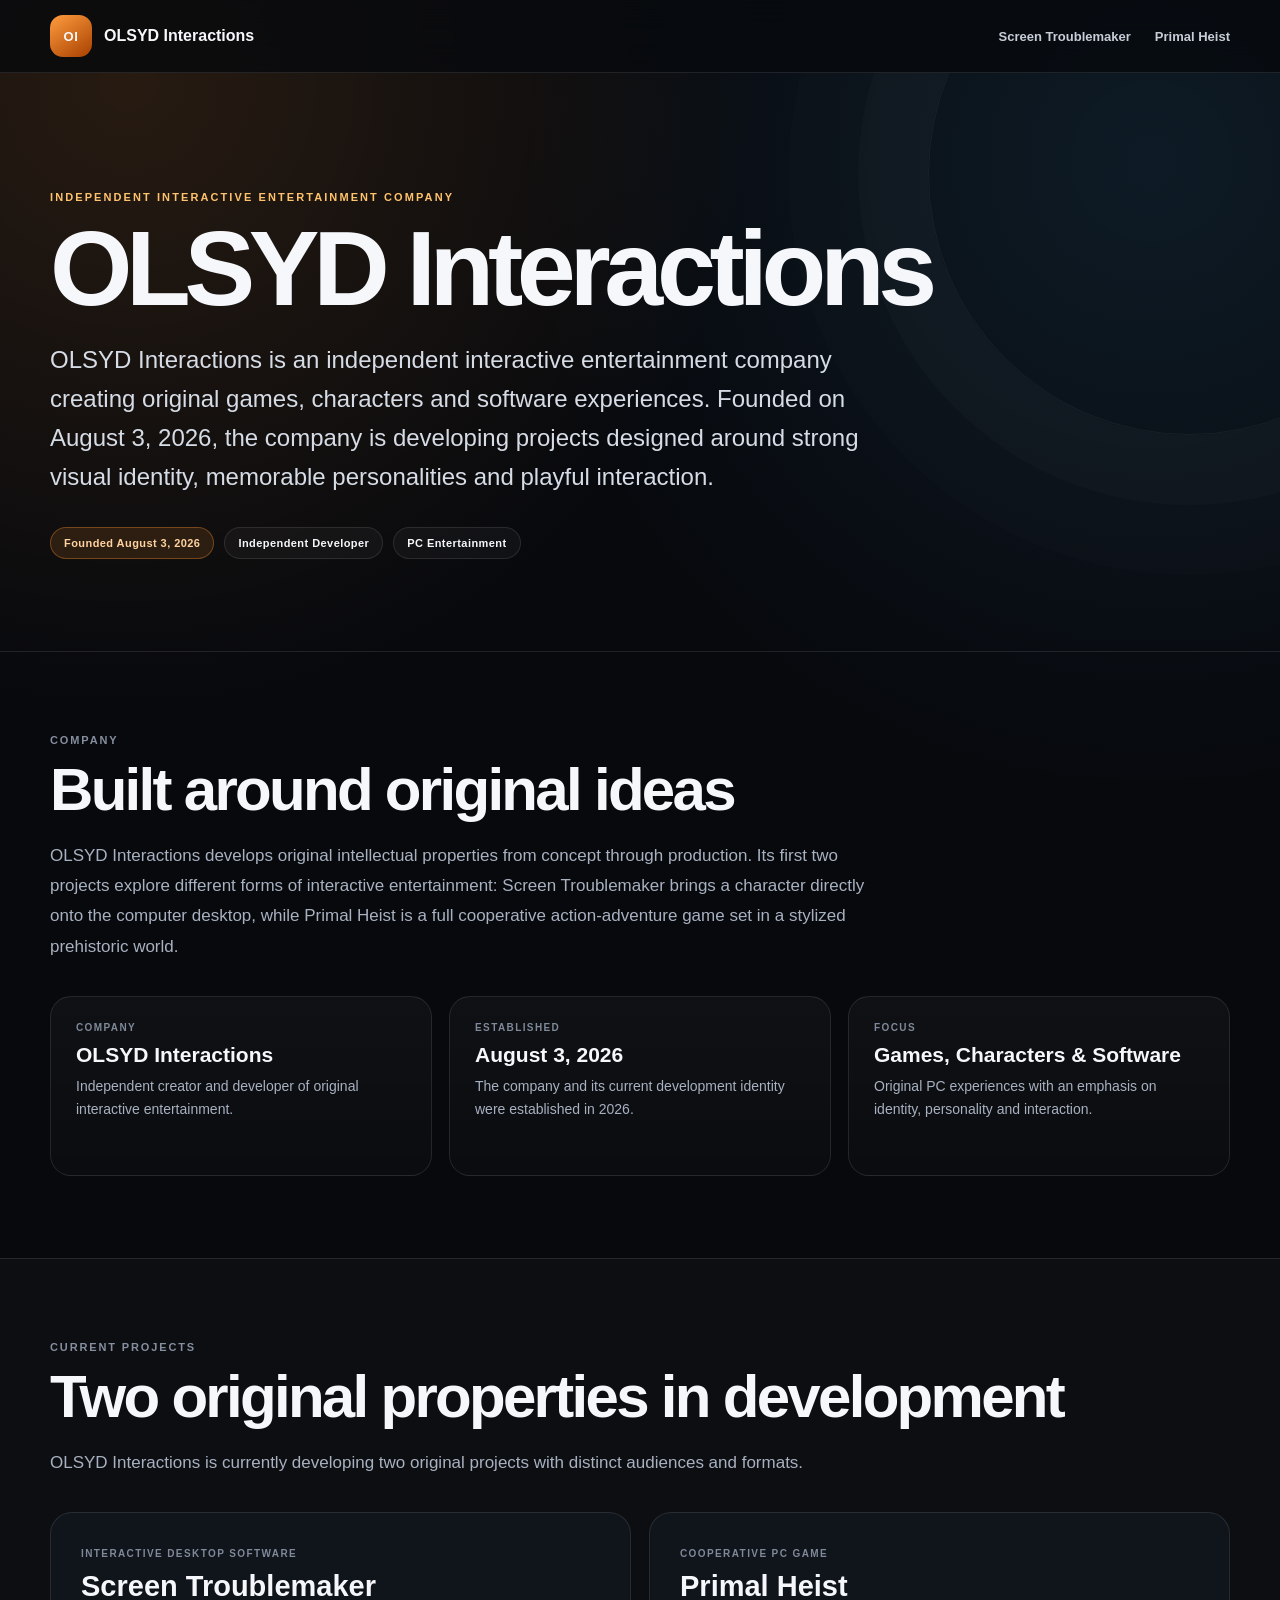
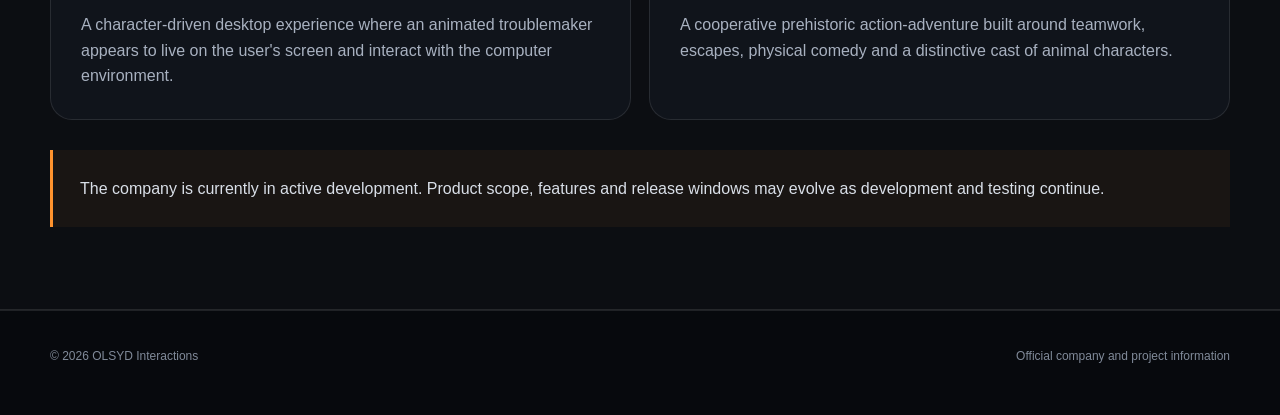
==== index.html @ d0a96ae6 "Initial public project pages" ====
<!doctype html><html lang="en" class=""><head>
<meta charset="utf-8"><meta name="viewport" content="width=device-width,initial-scale=1">
<title>OLSYD Interactions — Games & Interactive Entertainment</title>
<meta name="description" content="OLSYD Interactions is an independent interactive entertainment company founded in 2026, developing Screen Troublemaker and Primal Heist.">
<meta name="robots" content="index,follow,max-image-preview:large">
<link rel="canonical" href="https://AleksandrSyd.github.io/olsyd-projects/">
<meta property="og:type" content="website"><meta property="og:title" content="OLSYD Interactions — Games & Interactive Entertainment">
<meta property="og:description" content="OLSYD Interactions is an independent interactive entertainment company founded in 2026, developing Screen Troublemaker and Primal Heist."><meta property="og:url" content="https://AleksandrSyd.github.io/olsyd-projects/">
<link rel="stylesheet" href="style.css">
<script type="application/ld+json">{"@context": "https://schema.org", "@type": "Organization", "name": "OLSYD Interactions", "url": "https://AleksandrSyd.github.io/olsyd-projects/", "foundingDate": "2026-08-03", "description": "Independent interactive entertainment company developing original games and character-driven software, including Screen Troublemaker and Primal Heist."}</script>
</head><body><header><div class="container nav">
<a class="brand" href="index.html"><span class="brandmark">OI</span><span>OLSYD Interactions</span></a>
<nav class="links"><a href="screen-troublemaker.html">Screen Troublemaker</a><a href="primal-heist.html">Primal Heist</a></nav>
</div></header><main>
<section class="hero"><div class="container">
<div class="eyebrow">Independent Interactive Entertainment Company</div>
<h1>OLSYD Interactions</h1>
<p>OLSYD Interactions is an independent interactive entertainment company creating original games, characters and software experiences. Founded on August 3, 2026, the company is developing projects designed around strong visual identity, memorable personalities and playful interaction.</p>
<div class="hero-meta"><span class="pill primary">Founded August 3, 2026</span><span class="pill">Independent Developer</span><span class="pill">PC Entertainment</span></div>
</div></section>

<section class="section"><div class="container">
<div class="kicker">Company</div><h2>Built around original ideas</h2>
<p class="intro">OLSYD Interactions develops original intellectual properties from concept through production. Its first two projects explore different forms of interactive entertainment: Screen Troublemaker brings a character directly onto the computer desktop, while Primal Heist is a full cooperative action-adventure game set in a stylized prehistoric world.</p>
<div class="cards">
<div class="card"><div class="card-label">Company</div><h3>OLSYD Interactions</h3><p>Independent creator and developer of original interactive entertainment.</p></div>
<div class="card"><div class="card-label">Established</div><h3>August 3, 2026</h3><p>The company and its current development identity were established in 2026.</p></div>
<div class="card"><div class="card-label">Focus</div><h3>Games, Characters & Software</h3><p>Original PC experiences with an emphasis on identity, personality and interaction.</p></div>
</div></section>

<section class="section alt"><div class="container">
<div class="kicker">Current Projects</div><h2>Two original properties in development</h2>
<p class="intro">OLSYD Interactions is currently developing two original projects with distinct audiences and formats.</p>
<div class="project-links">
<a class="project" href="screen-troublemaker.html"><small>Interactive Desktop Software</small><h3>Screen Troublemaker</h3><p>A character-driven desktop experience where an animated troublemaker appears to live on the user's screen and interact with the computer environment.</p></a>
<a class="project" href="primal-heist.html"><small>Cooperative PC Game</small><h3>Primal Heist</h3><p>A cooperative prehistoric action-adventure built around teamwork, escapes, physical comedy and a distinctive cast of animal characters.</p></a>
</div>
<div class="statement">The company is currently in active development. Product scope, features and release windows may evolve as development and testing continue.</div>
</div></section>
</main><footer class="footer"><div class="container footer-row"><span>© 2026 OLSYD Interactions</span><span>Official company and project information</span></div></footer></body></html>
---- style.css ----
:root{
  --bg:#07090d; --panel:#10141b; --panel2:#151a23; --text:#f5f7fb; --muted:#a8b1c0;
  --line:rgba(255,255,255,.10); --warm:#ff932e; --warm2:#ffc36d; --blue:#47b8ff; --blue2:#90e3ff;
  --max:1180px;
}
*{box-sizing:border-box} html{scroll-behavior:smooth}
body{margin:0;background:
radial-gradient(circle at 10% 4%,rgba(255,147,46,.13),transparent 28%),
radial-gradient(circle at 90% 8%,rgba(71,184,255,.10),transparent 29%),
#07090d;color:var(--text);font-family:Inter,Segoe UI,Arial,sans-serif}
a{color:inherit;text-decoration:none}.container{width:min(calc(100% - 40px),var(--max));margin:auto}
header{position:sticky;top:0;z-index:20;background:rgba(7,9,13,.78);backdrop-filter:blur(16px);
border-bottom:1px solid var(--line)}
.nav{min-height:72px;display:flex;align-items:center;justify-content:space-between;gap:24px}
.brand{display:flex;align-items:center;gap:12px;font-weight:900}.brandmark{width:42px;height:42px;border-radius:13px;
display:grid;place-items:center;background:linear-gradient(145deg,#ff9d3f,#a74000);font-size:13px;letter-spacing:.05em}
.links{display:flex;gap:24px;color:#c8ced8;font-size:13px;font-weight:750}.links a:hover{color:#fff}
.hero{padding:118px 0 92px;border-bottom:1px solid var(--line);position:relative;overflow:hidden}
.hero:after{content:"";position:absolute;width:520px;height:520px;border:1px solid rgba(255,255,255,.05);border-radius:50%;
right:-170px;top:-160px;box-shadow:0 0 0 70px rgba(255,255,255,.014),0 0 0 140px rgba(255,255,255,.008)}
.hero .container{position:relative;z-index:2}.eyebrow{font-size:11px;letter-spacing:.19em;text-transform:uppercase;font-weight:900;color:var(--warm2)}
.blue .eyebrow{color:var(--blue2)}
h1{font-size:clamp(54px,8.8vw,106px);line-height:.9;letter-spacing:-.06em;margin:18px 0 25px;max-width:1020px}
.hero p{max-width:850px;font-size:clamp(18px,2.2vw,24px);line-height:1.62;color:#d6dce6;margin:0}
.hero-meta{display:flex;gap:10px;flex-wrap:wrap;margin-top:30px}.pill{border:1px solid var(--line);background:rgba(255,255,255,.035);
border-radius:999px;padding:9px 13px;font-size:11px;font-weight:850;letter-spacing:.04em}
.pill.primary{background:rgba(255,147,46,.12);border-color:rgba(255,147,46,.35);color:#ffd39f}
.blue .pill.primary{background:rgba(71,184,255,.11);border-color:rgba(71,184,255,.36);color:#bfeaff}
.section{padding:82px 0}.section.alt{background:rgba(255,255,255,.018);border-block:1px solid var(--line)}
.kicker{font-size:11px;letter-spacing:.17em;text-transform:uppercase;font-weight:900;color:#858f9f}
h2{font-size:clamp(36px,5vw,60px);letter-spacing:-.045em;margin:9px 0 16px}.intro{max-width:820px;color:var(--muted);font-size:17px;line-height:1.78}
.cards{display:grid;grid-template-columns:repeat(3,1fr);gap:17px;margin-top:34px}.card{border:1px solid var(--line);border-radius:21px;
background:linear-gradient(180deg,rgba(255,255,255,.035),rgba(255,255,255,.015));padding:25px;min-height:180px}
.card-label{font-size:10px;text-transform:uppercase;letter-spacing:.14em;color:#7f8999;font-weight:900}.card h3{font-size:21px;margin:10px 0 8px}.card p{margin:0;color:var(--muted);line-height:1.62;font-size:14px}
.two{display:grid;grid-template-columns:1fr 1fr;gap:18px;margin-top:34px}.feature{padding:28px;border:1px solid var(--line);border-radius:21px;background:#10141b}
.feature h3{margin:0 0 10px;font-size:22px}.feature p{margin:0;color:var(--muted);line-height:1.68}
.statement{margin-top:30px;padding:25px 27px;border-left:3px solid var(--warm);background:rgba(255,147,46,.055);
color:#d9dfe8;line-height:1.72}.blue .statement{border-color:var(--blue);background:rgba(71,184,255,.055)}
.project-links{display:grid;grid-template-columns:1fr 1fr;gap:18px;margin-top:34px}.project{display:block;padding:30px;border:1px solid var(--line);
border-radius:22px;background:#10141b;transition:.2s}.project:hover{transform:translateY(-3px);border-color:rgba(255,255,255,.22)}
.project small{text-transform:uppercase;letter-spacing:.14em;color:#7f8999;font-size:10px;font-weight:900}.project h3{font-size:29px;margin:9px 0 9px}
.project p{margin:0;color:var(--muted);line-height:1.6}.footer{padding:38px 0 52px;border-top:1px solid var(--line);font-size:12px;color:#808a99}
.footer-row{display:flex;justify-content:space-between;gap:20px;flex-wrap:wrap}
@media(max-width:820px){.links{display:none}.cards{grid-template-columns:1fr}.two,.project-links{grid-template-columns:1fr}.hero{padding:96px 0 72px}}
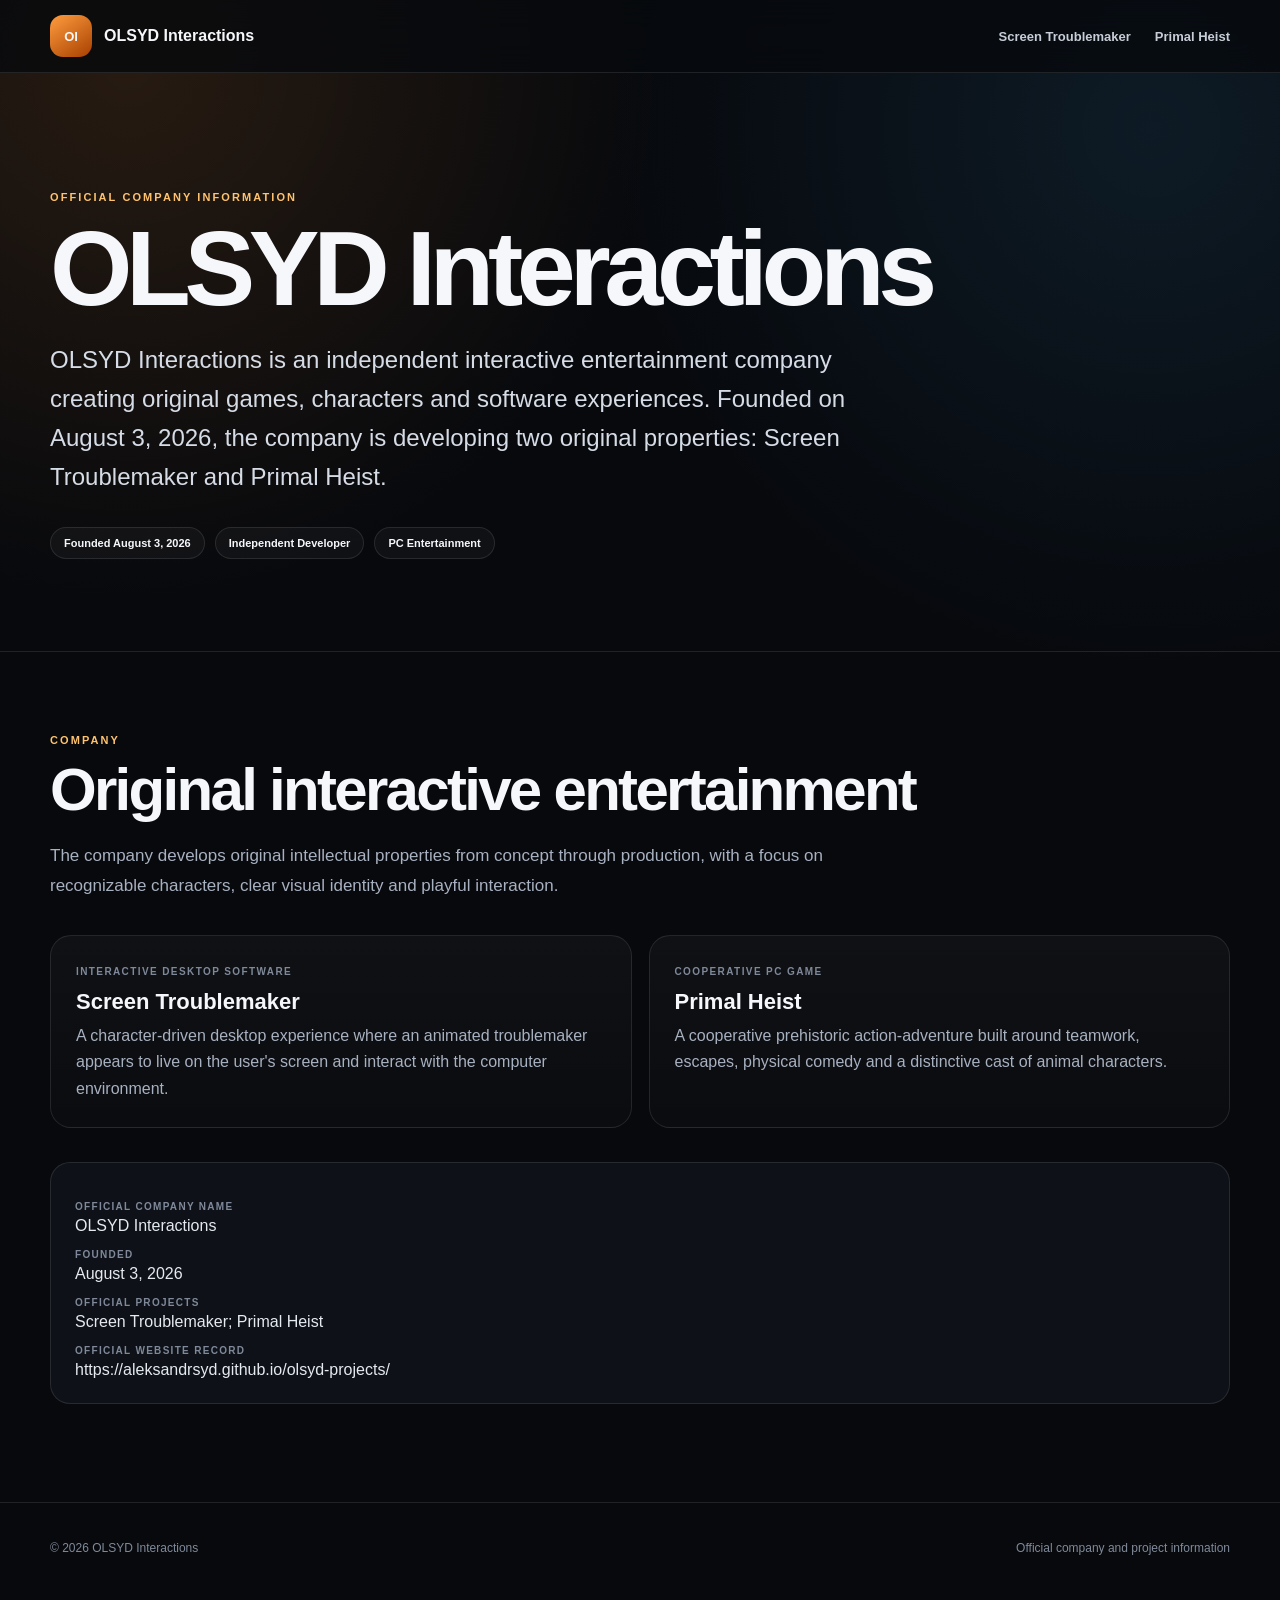
==== commit 9cfa9c6e: "Add files via upload" ====
--- a/index.html
+++ b/index.html
@@ -1,40 +1,27 @@
 <!doctype html><html lang="en" class=""><head>
 <meta charset="utf-8"><meta name="viewport" content="width=device-width,initial-scale=1">
-<title>OLSYD Interactions — Games & Interactive Entertainment</title>
-<meta name="description" content="OLSYD Interactions is an independent interactive entertainment company founded in 2026, developing Screen Troublemaker and Primal Heist.">
-<meta name="robots" content="index,follow,max-image-preview:large">
-<link rel="canonical" href="https://AleksandrSyd.github.io/olsyd-projects/">
-<meta property="og:type" content="website"><meta property="og:title" content="OLSYD Interactions — Games & Interactive Entertainment">
-<meta property="og:description" content="OLSYD Interactions is an independent interactive entertainment company founded in 2026, developing Screen Troublemaker and Primal Heist."><meta property="og:url" content="https://AleksandrSyd.github.io/olsyd-projects/">
+<title>OLSYD Interactions — Games &amp; Interactive Entertainment</title>
+<meta name="description" content="Official information about OLSYD Interactions, Screen Troublemaker and Primal Heist.">
+<meta name="robots" content="index,follow,max-image-preview:large,max-snippet:-1,max-video-preview:-1">
+<meta name="googlebot" content="index,follow,max-image-preview:large,max-snippet:-1">
+<meta name="bingbot" content="index,follow">
+<meta name="author" content="OLSYD Interactions">
+<meta name="theme-color" content="#07090d">
+<link rel="canonical" href="https://aleksandrsyd.github.io/olsyd-projects/">
+<link rel="alternate" type="application/atom+xml" title="OLSYD Interactions Updates" href="https://aleksandrsyd.github.io/olsyd-projects/feed.xml">
+<meta property="og:type" content="website"><meta property="og:site_name" content="OLSYD Interactions">
+<meta property="og:title" content="OLSYD Interactions — Games &amp; Interactive Entertainment"><meta property="og:description" content="Official information about OLSYD Interactions, Screen Troublemaker and Primal Heist."><meta property="og:url" content="https://aleksandrsyd.github.io/olsyd-projects/">
+<meta name="twitter:card" content="summary"><meta name="twitter:title" content="OLSYD Interactions — Games &amp; Interactive Entertainment"><meta name="twitter:description" content="Official information about OLSYD Interactions, Screen Troublemaker and Primal Heist.">
 <link rel="stylesheet" href="style.css">
-<script type="application/ld+json">{"@context": "https://schema.org", "@type": "Organization", "name": "OLSYD Interactions", "url": "https://AleksandrSyd.github.io/olsyd-projects/", "foundingDate": "2026-08-03", "description": "Independent interactive entertainment company developing original games and character-driven software, including Screen Troublemaker and Primal Heist."}</script>
-</head><body><header><div class="container nav">
-<a class="brand" href="index.html"><span class="brandmark">OI</span><span>OLSYD Interactions</span></a>
-<nav class="links"><a href="screen-troublemaker.html">Screen Troublemaker</a><a href="primal-heist.html">Primal Heist</a></nav>
-</div></header><main>
-<section class="hero"><div class="container">
-<div class="eyebrow">Independent Interactive Entertainment Company</div>
-<h1>OLSYD Interactions</h1>
-<p>OLSYD Interactions is an independent interactive entertainment company creating original games, characters and software experiences. Founded on August 3, 2026, the company is developing projects designed around strong visual identity, memorable personalities and playful interaction.</p>
-<div class="hero-meta"><span class="pill primary">Founded August 3, 2026</span><span class="pill">Independent Developer</span><span class="pill">PC Entertainment</span></div>
-</div></section>
-
-<section class="section"><div class="container">
-<div class="kicker">Company</div><h2>Built around original ideas</h2>
-<p class="intro">OLSYD Interactions develops original intellectual properties from concept through production. Its first two projects explore different forms of interactive entertainment: Screen Troublemaker brings a character directly onto the computer desktop, while Primal Heist is a full cooperative action-adventure game set in a stylized prehistoric world.</p>
-<div class="cards">
-<div class="card"><div class="card-label">Company</div><h3>OLSYD Interactions</h3><p>Independent creator and developer of original interactive entertainment.</p></div>
-<div class="card"><div class="card-label">Established</div><h3>August 3, 2026</h3><p>The company and its current development identity were established in 2026.</p></div>
-<div class="card"><div class="card-label">Focus</div><h3>Games, Characters & Software</h3><p>Original PC experiences with an emphasis on identity, personality and interaction.</p></div>
-</div></section>
-
-<section class="section alt"><div class="container">
-<div class="kicker">Current Projects</div><h2>Two original properties in development</h2>
-<p class="intro">OLSYD Interactions is currently developing two original projects with distinct audiences and formats.</p>
-<div class="project-links">
-<a class="project" href="screen-troublemaker.html"><small>Interactive Desktop Software</small><h3>Screen Troublemaker</h3><p>A character-driven desktop experience where an animated troublemaker appears to live on the user's screen and interact with the computer environment.</p></a>
-<a class="project" href="primal-heist.html"><small>Cooperative PC Game</small><h3>Primal Heist</h3><p>A cooperative prehistoric action-adventure built around teamwork, escapes, physical comedy and a distinctive cast of animal characters.</p></a>
-</div>
-<div class="statement">The company is currently in active development. Product scope, features and release windows may evolve as development and testing continue.</div>
-</div></section>
-</main><footer class="footer"><div class="container footer-row"><span>© 2026 OLSYD Interactions</span><span>Official company and project information</span></div></footer></body></html>+<script type="application/ld+json">{"@context": "https://schema.org", "@graph": [{"@type": "Organization", "@id": "https://aleksandrsyd.github.io/olsyd-projects/#organization", "name": "OLSYD Interactions", "url": "https://aleksandrsyd.github.io/olsyd-projects/", "foundingDate": "2026-08-03", "description": "Independent interactive entertainment company creating original games, characters and software experiences."}, {"@type": "WebSite", "@id": "https://aleksandrsyd.github.io/olsyd-projects/#website", "url": "https://aleksandrsyd.github.io/olsyd-projects/", "name": "OLSYD Interactions", "publisher": {"@id": "https://aleksandrsyd.github.io/olsyd-projects/#organization"}, "inLanguage": "en"}, {"@type": "WebPage", "@id": "https://aleksandrsyd.github.io/olsyd-projects/#webpage", "url": "https://aleksandrsyd.github.io/olsyd-projects/", "name": "OLSYD Interactions", "isPartOf": {"@id": "https://aleksandrsyd.github.io/olsyd-projects/#website"}, "about": {"@id": "https://aleksandrsyd.github.io/olsyd-projects/#organization"}, "dateCreated": "2026-08-03", "inLanguage": "en"}]}</script>
+</head><body><header><div class="container nav"><a class="brand" href="https://aleksandrsyd.github.io/olsyd-projects/"><span class="brandmark">OI</span><span>OLSYD Interactions</span></a>
+<nav class="links"><a href="https://aleksandrsyd.github.io/olsyd-projects/screen-troublemaker.html">Screen Troublemaker</a><a href="https://aleksandrsyd.github.io/olsyd-projects/primal-heist.html">Primal Heist</a></nav></div></header><main><section class="hero"><div class="container">
+<div class="eyebrow">Official Company Information</div><h1>OLSYD Interactions</h1>
+<p>OLSYD Interactions is an independent interactive entertainment company creating original games, characters and software experiences. Founded on August 3, 2026, the company is developing two original properties: Screen Troublemaker and Primal Heist.</p>
+<div class="pills"><span class="pill">Founded August 3, 2026</span><span class="pill">Independent Developer</span><span class="pill">PC Entertainment</span></div>
+</div></section><section class="section"><div class="container"><div class="kicker">Company</div><h2>Original interactive entertainment</h2>
+<p class="intro">The company develops original intellectual properties from concept through production, with a focus on recognizable characters, clear visual identity and playful interaction.</p>
+<div class="project-links"><a class="project" href="https://aleksandrsyd.github.io/olsyd-projects/screen-troublemaker.html"><small>Interactive Desktop Software</small><h3>Screen Troublemaker</h3><p>A character-driven desktop experience where an animated troublemaker appears to live on the user's screen and interact with the computer environment.</p></a>
+<a class="project" href="https://aleksandrsyd.github.io/olsyd-projects/primal-heist.html"><small>Cooperative PC Game</small><h3>Primal Heist</h3><p>A cooperative prehistoric action-adventure built around teamwork, escapes, physical comedy and a distinctive cast of animal characters.</p></a></div>
+<dl class="facts"><dt>Official company name</dt><dd>OLSYD Interactions</dd><dt>Founded</dt><dd>August 3, 2026</dd><dt>Official projects</dt><dd>Screen Troublemaker; Primal Heist</dd><dt>Official website record</dt><dd>https://aleksandrsyd.github.io/olsyd-projects/</dd></dl>
+</div></section></main><footer class="footer"><div class="container footer-row"><span>© 2026 OLSYD Interactions</span><span>Official company and project information</span></div></footer></body></html>
--- a/style.css
+++ b/style.css
@@ -1,45 +1,26 @@
 
 :root{
-  --bg:#07090d; --panel:#10141b; --panel2:#151a23; --text:#f5f7fb; --muted:#a8b1c0;
-  --line:rgba(255,255,255,.10); --warm:#ff932e; --warm2:#ffc36d; --blue:#47b8ff; --blue2:#90e3ff;
-  --max:1180px;
+  --bg:#07090d;--panel:#10141b;--text:#f5f7fb;--muted:#a8b1c0;
+  --line:rgba(255,255,255,.10);--warm:#ff932e;--warm2:#ffc36d;--blue:#47b8ff;--blue2:#90e3ff;--max:1180px
 }
-*{box-sizing:border-box} html{scroll-behavior:smooth}
-body{margin:0;background:
+*{box-sizing:border-box}html{scroll-behavior:smooth}body{margin:0;background:
 radial-gradient(circle at 10% 4%,rgba(255,147,46,.13),transparent 28%),
-radial-gradient(circle at 90% 8%,rgba(71,184,255,.10),transparent 29%),
-#07090d;color:var(--text);font-family:Inter,Segoe UI,Arial,sans-serif}
-a{color:inherit;text-decoration:none}.container{width:min(calc(100% - 40px),var(--max));margin:auto}
-header{position:sticky;top:0;z-index:20;background:rgba(7,9,13,.78);backdrop-filter:blur(16px);
-border-bottom:1px solid var(--line)}
-.nav{min-height:72px;display:flex;align-items:center;justify-content:space-between;gap:24px}
-.brand{display:flex;align-items:center;gap:12px;font-weight:900}.brandmark{width:42px;height:42px;border-radius:13px;
-display:grid;place-items:center;background:linear-gradient(145deg,#ff9d3f,#a74000);font-size:13px;letter-spacing:.05em}
-.links{display:flex;gap:24px;color:#c8ced8;font-size:13px;font-weight:750}.links a:hover{color:#fff}
-.hero{padding:118px 0 92px;border-bottom:1px solid var(--line);position:relative;overflow:hidden}
-.hero:after{content:"";position:absolute;width:520px;height:520px;border:1px solid rgba(255,255,255,.05);border-radius:50%;
-right:-170px;top:-160px;box-shadow:0 0 0 70px rgba(255,255,255,.014),0 0 0 140px rgba(255,255,255,.008)}
-.hero .container{position:relative;z-index:2}.eyebrow{font-size:11px;letter-spacing:.19em;text-transform:uppercase;font-weight:900;color:var(--warm2)}
-.blue .eyebrow{color:var(--blue2)}
+radial-gradient(circle at 90% 8%,rgba(71,184,255,.10),transparent 29%),#07090d;color:var(--text);
+font-family:Inter,Segoe UI,Arial,sans-serif}a{color:inherit;text-decoration:none}.container{width:min(calc(100% - 40px),var(--max));margin:auto}
+header{position:sticky;top:0;z-index:20;background:rgba(7,9,13,.78);backdrop-filter:blur(16px);border-bottom:1px solid var(--line)}
+.nav{min-height:72px;display:flex;align-items:center;justify-content:space-between;gap:24px}.brand{display:flex;align-items:center;gap:12px;font-weight:900}
+.brandmark{width:42px;height:42px;border-radius:13px;display:grid;place-items:center;background:linear-gradient(145deg,#ff9d3f,#a74000);font-size:13px}
+.links{display:flex;gap:24px;color:#c8ced8;font-size:13px;font-weight:750}.hero{padding:118px 0 92px;border-bottom:1px solid var(--line)}
+.eyebrow,.kicker{font-size:11px;letter-spacing:.19em;text-transform:uppercase;font-weight:900;color:var(--warm2)}.blue .eyebrow,.blue .kicker{color:var(--blue2)}
 h1{font-size:clamp(54px,8.8vw,106px);line-height:.9;letter-spacing:-.06em;margin:18px 0 25px;max-width:1020px}
-.hero p{max-width:850px;font-size:clamp(18px,2.2vw,24px);line-height:1.62;color:#d6dce6;margin:0}
-.hero-meta{display:flex;gap:10px;flex-wrap:wrap;margin-top:30px}.pill{border:1px solid var(--line);background:rgba(255,255,255,.035);
-border-radius:999px;padding:9px 13px;font-size:11px;font-weight:850;letter-spacing:.04em}
-.pill.primary{background:rgba(255,147,46,.12);border-color:rgba(255,147,46,.35);color:#ffd39f}
-.blue .pill.primary{background:rgba(71,184,255,.11);border-color:rgba(71,184,255,.36);color:#bfeaff}
+.hero p{max-width:850px;font-size:clamp(18px,2.2vw,24px);line-height:1.62;color:#d6dce6}.pills{display:flex;gap:10px;flex-wrap:wrap;margin-top:30px}
+.pill{border:1px solid var(--line);background:rgba(255,255,255,.035);border-radius:999px;padding:9px 13px;font-size:11px;font-weight:850}
 .section{padding:82px 0}.section.alt{background:rgba(255,255,255,.018);border-block:1px solid var(--line)}
-.kicker{font-size:11px;letter-spacing:.17em;text-transform:uppercase;font-weight:900;color:#858f9f}
 h2{font-size:clamp(36px,5vw,60px);letter-spacing:-.045em;margin:9px 0 16px}.intro{max-width:820px;color:var(--muted);font-size:17px;line-height:1.78}
-.cards{display:grid;grid-template-columns:repeat(3,1fr);gap:17px;margin-top:34px}.card{border:1px solid var(--line);border-radius:21px;
-background:linear-gradient(180deg,rgba(255,255,255,.035),rgba(255,255,255,.015));padding:25px;min-height:180px}
-.card-label{font-size:10px;text-transform:uppercase;letter-spacing:.14em;color:#7f8999;font-weight:900}.card h3{font-size:21px;margin:10px 0 8px}.card p{margin:0;color:var(--muted);line-height:1.62;font-size:14px}
-.two{display:grid;grid-template-columns:1fr 1fr;gap:18px;margin-top:34px}.feature{padding:28px;border:1px solid var(--line);border-radius:21px;background:#10141b}
-.feature h3{margin:0 0 10px;font-size:22px}.feature p{margin:0;color:var(--muted);line-height:1.68}
-.statement{margin-top:30px;padding:25px 27px;border-left:3px solid var(--warm);background:rgba(255,147,46,.055);
-color:#d9dfe8;line-height:1.72}.blue .statement{border-color:var(--blue);background:rgba(71,184,255,.055)}
-.project-links{display:grid;grid-template-columns:1fr 1fr;gap:18px;margin-top:34px}.project{display:block;padding:30px;border:1px solid var(--line);
-border-radius:22px;background:#10141b;transition:.2s}.project:hover{transform:translateY(-3px);border-color:rgba(255,255,255,.22)}
-.project small{text-transform:uppercase;letter-spacing:.14em;color:#7f8999;font-size:10px;font-weight:900}.project h3{font-size:29px;margin:9px 0 9px}
-.project p{margin:0;color:var(--muted);line-height:1.6}.footer{padding:38px 0 52px;border-top:1px solid var(--line);font-size:12px;color:#808a99}
-.footer-row{display:flex;justify-content:space-between;gap:20px;flex-wrap:wrap}
-@media(max-width:820px){.links{display:none}.cards{grid-template-columns:1fr}.two,.project-links{grid-template-columns:1fr}.hero{padding:96px 0 72px}}
+.cards,.project-links{display:grid;grid-template-columns:repeat(3,1fr);gap:17px;margin-top:34px}.project-links{grid-template-columns:1fr 1fr}
+.card,.project{border:1px solid var(--line);border-radius:21px;background:linear-gradient(180deg,rgba(255,255,255,.035),rgba(255,255,255,.015));padding:25px}
+.card small,.project small{font-size:10px;text-transform:uppercase;letter-spacing:.14em;color:#7f8999;font-weight:900}.card h3,.project h3{font-size:22px;margin:10px 0 8px}
+.card p,.project p{margin:0;color:var(--muted);line-height:1.63}.facts{margin-top:34px;padding:24px;border:1px solid var(--line);border-radius:20px;background:#0e1218}
+.facts dt{color:#7f8999;font-size:10px;text-transform:uppercase;letter-spacing:.13em;font-weight:900;margin-top:14px}.facts dd{margin:5px 0 0;color:#e5e9f0}
+.footer{padding:38px 0 52px;border-top:1px solid var(--line);font-size:12px;color:#808a99}.footer-row{display:flex;justify-content:space-between;gap:20px;flex-wrap:wrap}
+@media(max-width:820px){.links{display:none}.cards,.project-links{grid-template-columns:1fr}.hero{padding:96px 0 72px}}
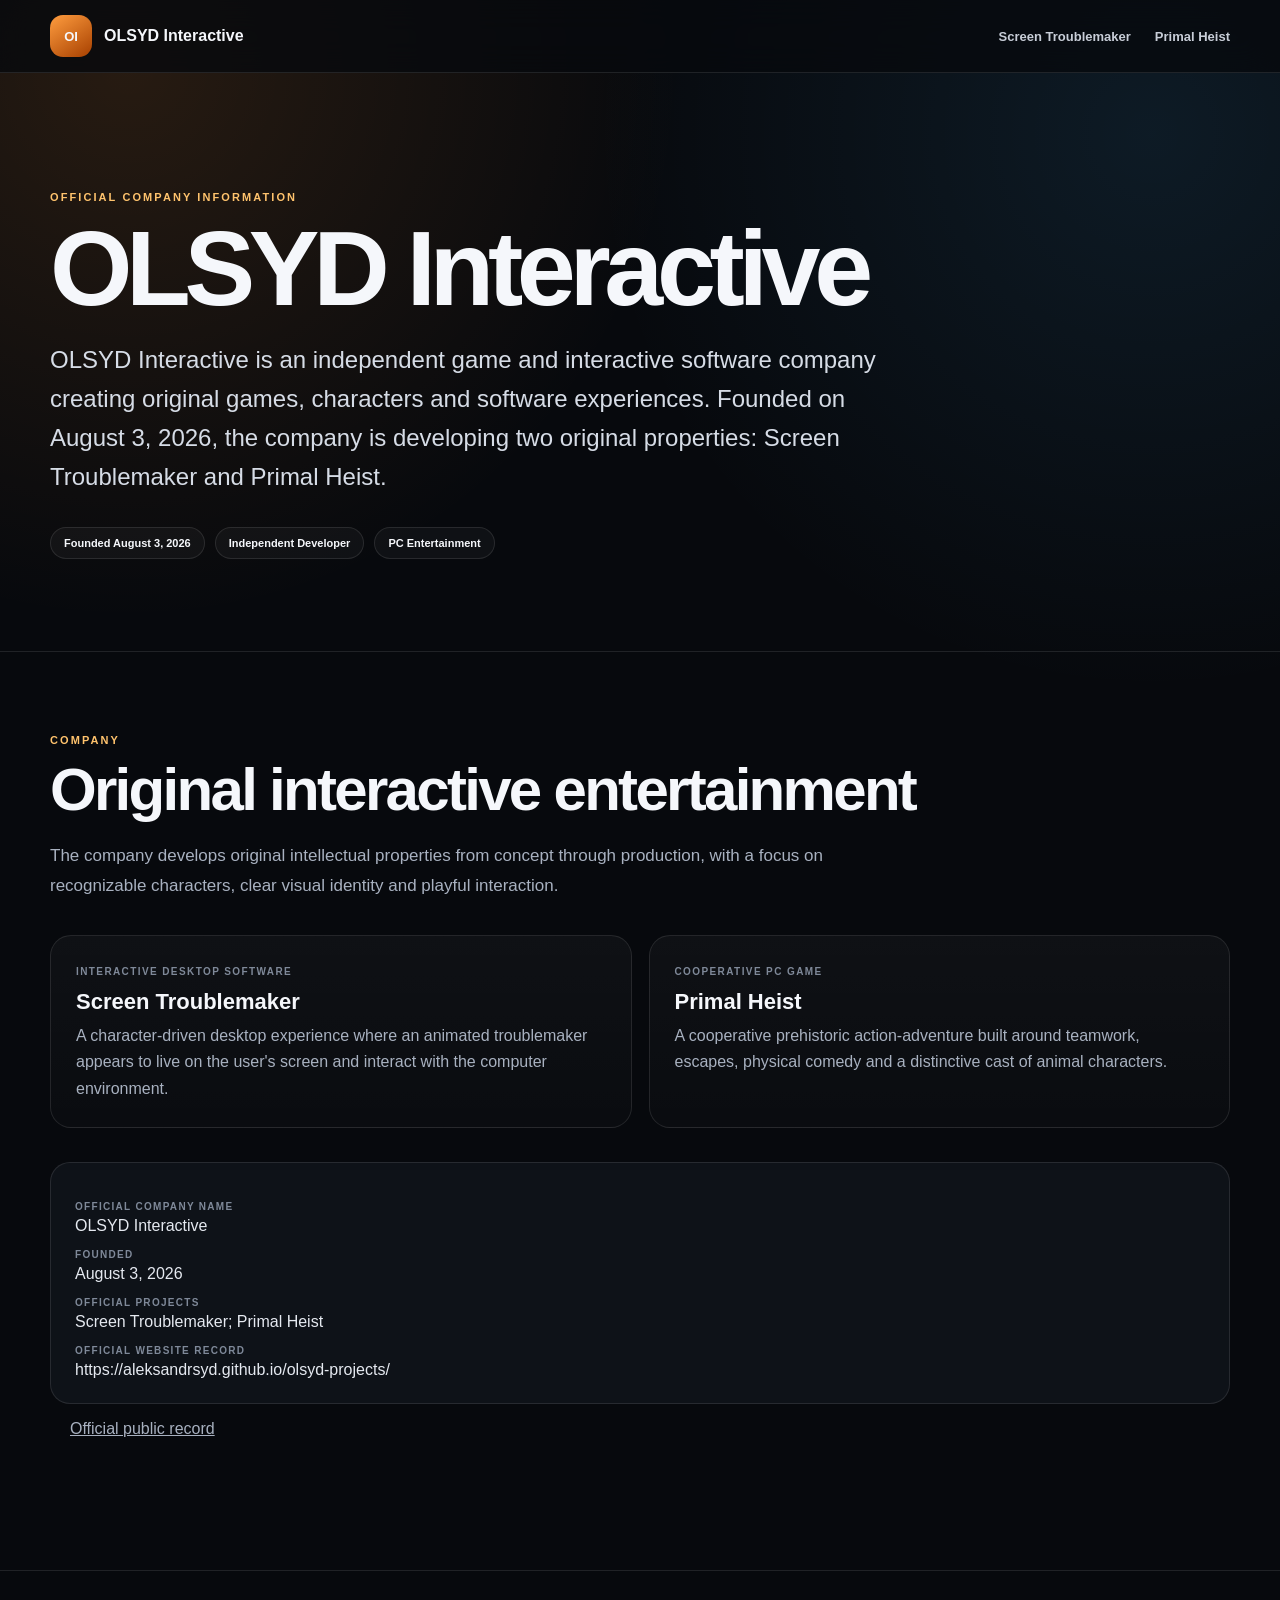
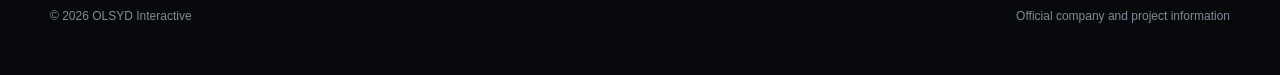
==== commit 146d09ad: "Add files via upload" ====
--- a/index.html
+++ b/index.html
@@ -1,27 +1,27 @@
 <!doctype html><html lang="en" class=""><head>
 <meta charset="utf-8"><meta name="viewport" content="width=device-width,initial-scale=1">
-<title>OLSYD Interactions — Games &amp; Interactive Entertainment</title>
-<meta name="description" content="Official information about OLSYD Interactions, Screen Troublemaker and Primal Heist.">
+<title>OLSYD Interactive — Games &amp; Interactive Entertainment</title>
+<meta name="description" content="Official information about OLSYD Interactive, Screen Troublemaker and Primal Heist.">
 <meta name="robots" content="index,follow,max-image-preview:large,max-snippet:-1,max-video-preview:-1">
 <meta name="googlebot" content="index,follow,max-image-preview:large,max-snippet:-1">
 <meta name="bingbot" content="index,follow">
-<meta name="author" content="OLSYD Interactions">
+<meta name="author" content="OLSYD Interactive">
 <meta name="theme-color" content="#07090d">
 <link rel="canonical" href="https://aleksandrsyd.github.io/olsyd-projects/">
-<link rel="alternate" type="application/atom+xml" title="OLSYD Interactions Updates" href="https://aleksandrsyd.github.io/olsyd-projects/feed.xml">
-<meta property="og:type" content="website"><meta property="og:site_name" content="OLSYD Interactions">
-<meta property="og:title" content="OLSYD Interactions — Games &amp; Interactive Entertainment"><meta property="og:description" content="Official information about OLSYD Interactions, Screen Troublemaker and Primal Heist."><meta property="og:url" content="https://aleksandrsyd.github.io/olsyd-projects/">
-<meta name="twitter:card" content="summary"><meta name="twitter:title" content="OLSYD Interactions — Games &amp; Interactive Entertainment"><meta name="twitter:description" content="Official information about OLSYD Interactions, Screen Troublemaker and Primal Heist.">
+<link rel="alternate" type="application/atom+xml" title="OLSYD Interactive Updates" href="https://aleksandrsyd.github.io/olsyd-projects/feed.xml">
+<meta property="og:type" content="website"><meta property="og:site_name" content="OLSYD Interactive">
+<meta property="og:title" content="OLSYD Interactive — Games &amp; Interactive Entertainment"><meta property="og:description" content="Official information about OLSYD Interactive, Screen Troublemaker and Primal Heist."><meta property="og:url" content="https://aleksandrsyd.github.io/olsyd-projects/">
+<meta name="twitter:card" content="summary"><meta name="twitter:title" content="OLSYD Interactive — Games &amp; Interactive Entertainment"><meta name="twitter:description" content="Official information about OLSYD Interactive, Screen Troublemaker and Primal Heist.">
 <link rel="stylesheet" href="style.css">
-<script type="application/ld+json">{"@context": "https://schema.org", "@graph": [{"@type": "Organization", "@id": "https://aleksandrsyd.github.io/olsyd-projects/#organization", "name": "OLSYD Interactions", "url": "https://aleksandrsyd.github.io/olsyd-projects/", "foundingDate": "2026-08-03", "description": "Independent interactive entertainment company creating original games, characters and software experiences."}, {"@type": "WebSite", "@id": "https://aleksandrsyd.github.io/olsyd-projects/#website", "url": "https://aleksandrsyd.github.io/olsyd-projects/", "name": "OLSYD Interactions", "publisher": {"@id": "https://aleksandrsyd.github.io/olsyd-projects/#organization"}, "inLanguage": "en"}, {"@type": "WebPage", "@id": "https://aleksandrsyd.github.io/olsyd-projects/#webpage", "url": "https://aleksandrsyd.github.io/olsyd-projects/", "name": "OLSYD Interactions", "isPartOf": {"@id": "https://aleksandrsyd.github.io/olsyd-projects/#website"}, "about": {"@id": "https://aleksandrsyd.github.io/olsyd-projects/#organization"}, "dateCreated": "2026-08-03", "inLanguage": "en"}]}</script>
-</head><body><header><div class="container nav"><a class="brand" href="https://aleksandrsyd.github.io/olsyd-projects/"><span class="brandmark">OI</span><span>OLSYD Interactions</span></a>
+<script type="application/ld+json">{"@context": "https://schema.org", "@graph": [{"@type": "Organization", "@id": "https://aleksandrsyd.github.io/olsyd-projects/#organization", "name": "OLSYD Interactive", "url": "https://aleksandrsyd.github.io/olsyd-projects/", "foundingDate": "2026-08-03", "description": "Independent games and interactive software company creating original games, characters and software experiences."}, {"@type": "WebSite", "@id": "https://aleksandrsyd.github.io/olsyd-projects/#website", "url": "https://aleksandrsyd.github.io/olsyd-projects/", "name": "OLSYD Interactive", "publisher": {"@id": "https://aleksandrsyd.github.io/olsyd-projects/#organization"}, "inLanguage": "en"}, {"@type": "WebPage", "@id": "https://aleksandrsyd.github.io/olsyd-projects/#webpage", "url": "https://aleksandrsyd.github.io/olsyd-projects/", "name": "OLSYD Interactive", "isPartOf": {"@id": "https://aleksandrsyd.github.io/olsyd-projects/#website"}, "about": {"@id": "https://aleksandrsyd.github.io/olsyd-projects/#organization"}, "dateCreated": "2026-08-03", "inLanguage": "en"}]}</script>
+</head><body><header><div class="container nav"><a class="brand" href="https://aleksandrsyd.github.io/olsyd-projects/"><span class="brandmark">OI</span><span>OLSYD Interactive</span></a>
 <nav class="links"><a href="https://aleksandrsyd.github.io/olsyd-projects/screen-troublemaker.html">Screen Troublemaker</a><a href="https://aleksandrsyd.github.io/olsyd-projects/primal-heist.html">Primal Heist</a></nav></div></header><main><section class="hero"><div class="container">
-<div class="eyebrow">Official Company Information</div><h1>OLSYD Interactions</h1>
-<p>OLSYD Interactions is an independent interactive entertainment company creating original games, characters and software experiences. Founded on August 3, 2026, the company is developing two original properties: Screen Troublemaker and Primal Heist.</p>
+<div class="eyebrow">Official Company Information</div><h1>OLSYD Interactive</h1>
+<p>OLSYD Interactive is an independent game and interactive software company creating original games, characters and software experiences. Founded on August 3, 2026, the company is developing two original properties: Screen Troublemaker and Primal Heist.</p>
 <div class="pills"><span class="pill">Founded August 3, 2026</span><span class="pill">Independent Developer</span><span class="pill">PC Entertainment</span></div>
 </div></section><section class="section"><div class="container"><div class="kicker">Company</div><h2>Original interactive entertainment</h2>
 <p class="intro">The company develops original intellectual properties from concept through production, with a focus on recognizable characters, clear visual identity and playful interaction.</p>
 <div class="project-links"><a class="project" href="https://aleksandrsyd.github.io/olsyd-projects/screen-troublemaker.html"><small>Interactive Desktop Software</small><h3>Screen Troublemaker</h3><p>A character-driven desktop experience where an animated troublemaker appears to live on the user's screen and interact with the computer environment.</p></a>
 <a class="project" href="https://aleksandrsyd.github.io/olsyd-projects/primal-heist.html"><small>Cooperative PC Game</small><h3>Primal Heist</h3><p>A cooperative prehistoric action-adventure built around teamwork, escapes, physical comedy and a distinctive cast of animal characters.</p></a></div>
-<dl class="facts"><dt>Official company name</dt><dd>OLSYD Interactions</dd><dt>Founded</dt><dd>August 3, 2026</dd><dt>Official projects</dt><dd>Screen Troublemaker; Primal Heist</dd><dt>Official website record</dt><dd>https://aleksandrsyd.github.io/olsyd-projects/</dd></dl>
-</div></section></main><footer class="footer"><div class="container footer-row"><span>© 2026 OLSYD Interactions</span><span>Official company and project information</span></div></footer></body></html>+<dl class="facts"><dt>Official company name</dt><dd>OLSYD Interactive</dd><dt>Founded</dt><dd>August 3, 2026</dd><dt>Official projects</dt><dd>Screen Troublemaker; Primal Heist</dd><dt>Official website record</dt><dd>https://aleksandrsyd.github.io/olsyd-projects/</dd></dl>
+<div class="container" style="padding-bottom:50px"><a href="https://aleksandrsyd.github.io/olsyd-projects/official-record.html" style="color:#a8b1c0;text-decoration:underline">Official public record</a></div></section></main><footer class="footer"><div class="container footer-row"><span>© 2026 OLSYD Interactive</span><span>Official company and project information</span></div></footer></body></html>
